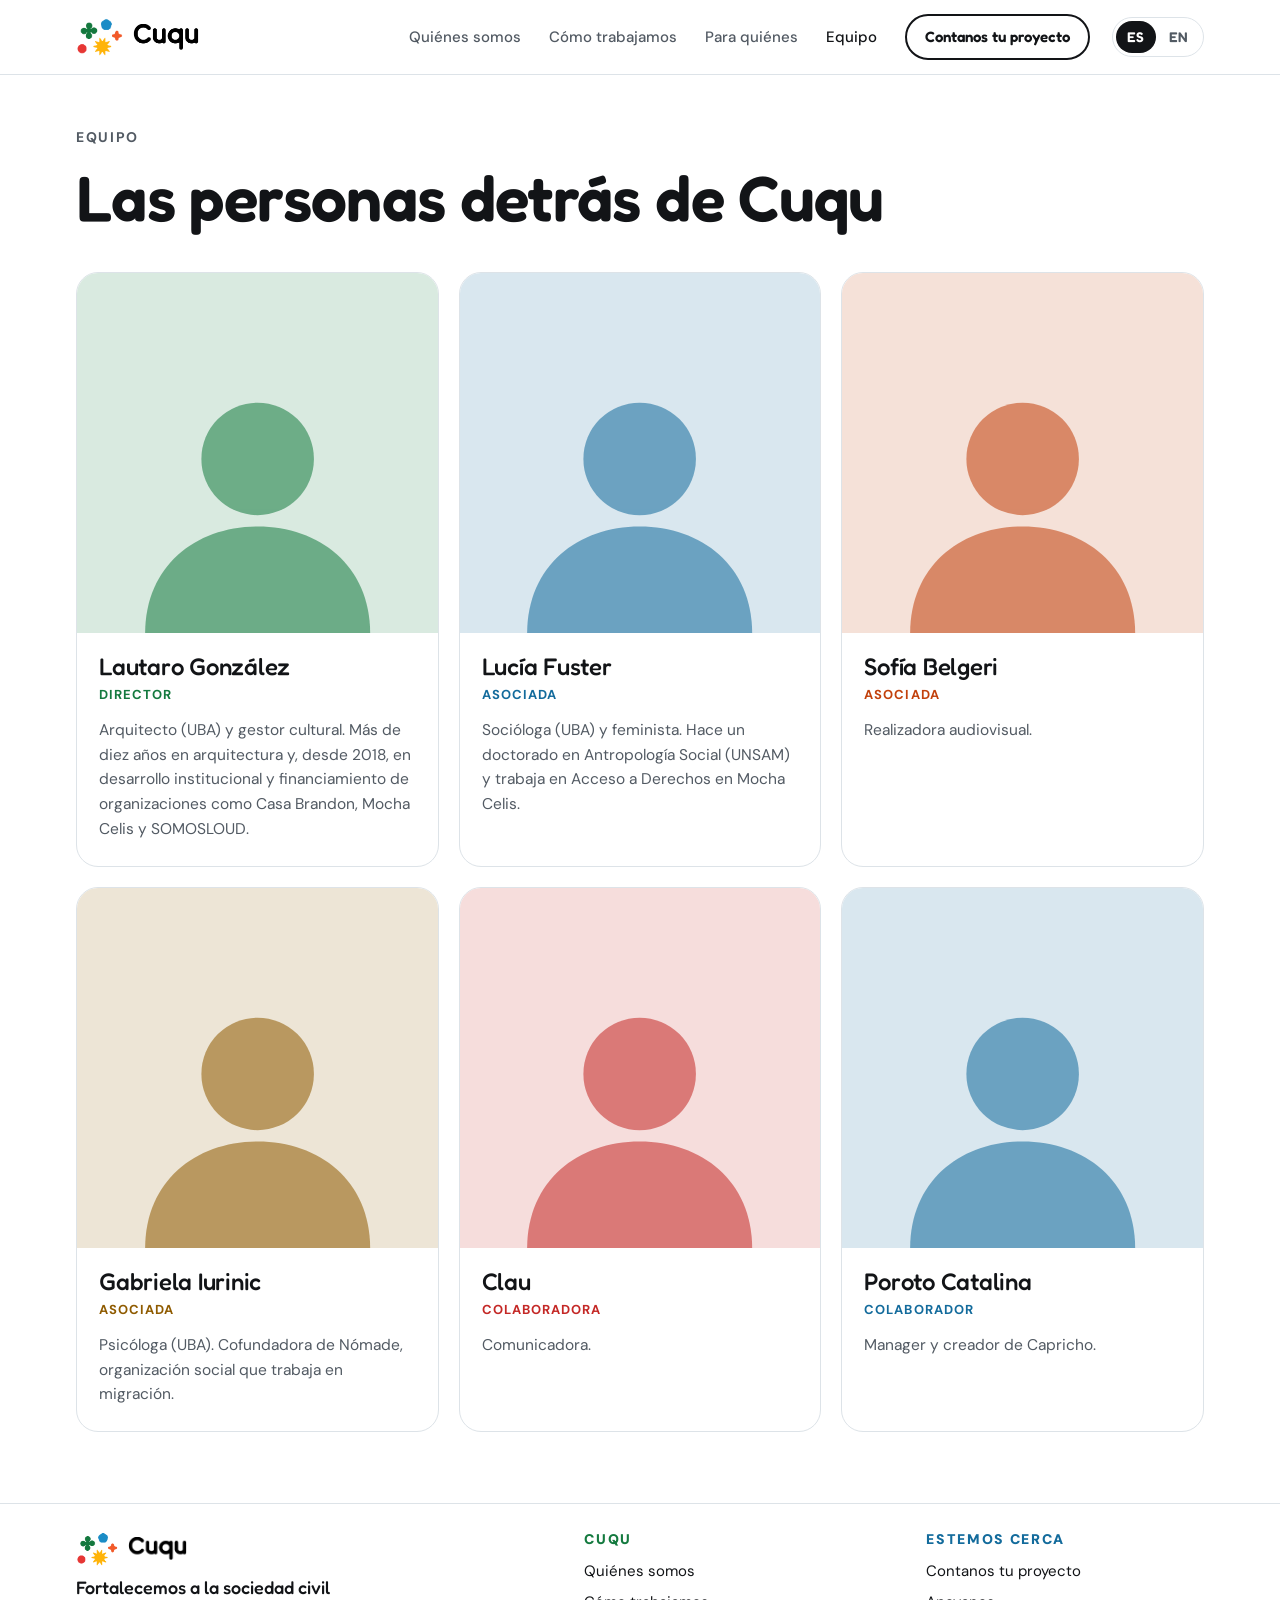
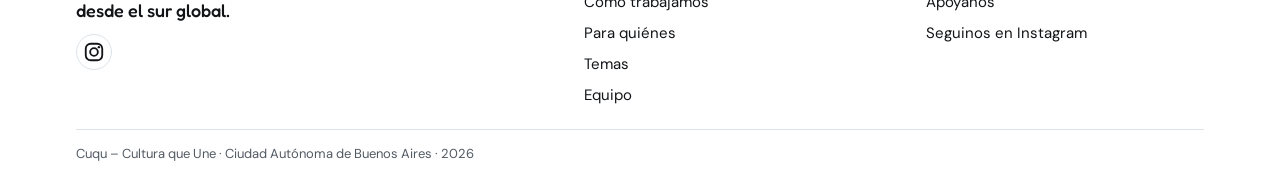
==== equipo.html @ c395875f "Equipo en página aparte y Cómo trabajamos unificado Co-Authored-By: Claude Opus 5.5 <noreply@anthrop" ====
<!doctype html>
<html lang="es" data-title-es="Equipo — Cuqu" data-title-en="Team — Cuqu">
<head>
<meta charset="utf-8">
<meta name="viewport" content="width=device-width, initial-scale=1, viewport-fit=cover">
<title>Equipo — Cuqu</title>
<link rel="icon" type="image/png" sizes="32x32" href="favicon-32.png">
<link rel="icon" type="image/png" sizes="512x512" href="favicon-512.png">
<link rel="apple-touch-icon" href="apple-touch-icon.png">
<meta name="description" content="Las personas detrás de Cuqu – Cultura que Une.">
<meta property="og:type" content="website">
<meta property="og:url" content="https://lautarojustin.github.io/sitio-cuqu/equipo.html">
<meta property="og:site_name" content="Cuqu">
<meta property="og:title" content="Equipo — Cuqu">
<meta property="og:description" content="Las personas detrás de Cuqu – Cultura que Une.">
<meta property="og:image" content="https://lautarojustin.github.io/sitio-cuqu/cuqu-og.png">
<meta property="og:image:width" content="1200">
<meta property="og:image:height" content="630">
<meta name="twitter:card" content="summary_large_image">
<link rel="canonical" href="https://lautarojustin.github.io/sitio-cuqu/equipo.html">
<link rel="preconnect" href="https://fonts.googleapis.com">
<link rel="preconnect" href="https://fonts.gstatic.com" crossorigin>
<link rel="stylesheet" href="https://fonts.googleapis.com/css2?family=Fredoka:wght@300;400;500;600;700&family=DM+Sans:opsz,wght@9..40,400;9..40,500;9..40,700;9..40,900&display=swap">
<link rel="stylesheet" href="cuqu.css">
</head>
<body>

<svg width="0" height="0" style="position:absolute" aria-hidden="true">
  <defs>
    <!-- Silueta provisoria hasta tener las fotos -->
    <symbol id="silueta" viewBox="0 0 100 100"><g fill="currentColor"><circle cx="50" cy="38" r="20"/><path d="M10 100C10 76 28 62 50 62s40 14 40 38Z"/></g></symbol>
  </defs>
</svg>

<header>
  <div class="wrap nav">
    <a class="logo" href="index.html" aria-label="Cuqu, ir al inicio">
      <img class="formas" src="cuqu-formas.png" alt="">
      <img class="texto" src="cuqu-texto.png" alt="Cuqu">
    </a>
    <div class="nav-right">
      <nav class="links" aria-label="Principal">
        <a href="index.html#quienes" data-en="About us">Quiénes somos</a>
        <a href="index.html#como" data-en="How we work">Cómo trabajamos</a>
        <a href="index.html#para-quienes" data-en="Who it's for">Para quiénes</a>
        <a href="equipo.html" aria-current="page" data-en="Team">Equipo</a>
        <a class="btn btn-line" href="index.html#contacto" data-en="Tell us about your project">Contanos tu proyecto</a>
      </nav>
      <div class="lang" role="group" aria-label="Idioma / Language">
        <button type="button" id="lang-es" data-lang="es" aria-pressed="true">ES</button>
        <button type="button" id="lang-en" data-lang="en" aria-pressed="false">EN</button>
      </div>
    </div>
  </div>
</header>

<main>
  <section class="equipo">
    <div class="wrap">
      <p class="eyebrow" data-en="Team">Equipo</p>
      <h1 data-en="The people behind Cuqu">Las personas detrás de Cuqu</h1>
      <div class="personas">
        <article class="persona" style="--c:var(--verde-texto)">
          <div class="foto"><svg viewBox="0 0 100 100" aria-hidden="true"><use href="#silueta"/></svg></div>
          <div class="persona-txt">
            <h2>Lautaro González</h2>
            <p class="rol" data-en="Director">Director</p>
            <p class="bio" data-en="Architect (UBA) and cultural manager. Over ten years in architecture and, since 2018, in institutional development and fundraising for organizations such as Casa Brandon, Mocha Celis and SOMOSLOUD.">Arquitecto (UBA) y gestor cultural. Más de diez años en arquitectura y, desde 2018, en desarrollo institucional y financiamiento de organizaciones como Casa Brandon, Mocha Celis y SOMOSLOUD.</p>
          </div>
        </article>
        <article class="persona" style="--c:var(--azul-texto)">
          <div class="foto"><svg viewBox="0 0 100 100" aria-hidden="true"><use href="#silueta"/></svg></div>
          <div class="persona-txt">
            <h2>Lucía Fuster</h2>
            <p class="rol" data-en="Associate">Asociada</p>
            <p class="bio" data-en="Sociologist (UBA) and feminist. She is doing a PhD in Social Anthropology (UNSAM) and works in Access to Rights at Mocha Celis.">Socióloga (UBA) y feminista. Hace un doctorado en Antropología Social (UNSAM) y trabaja en Acceso a Derechos en Mocha Celis.</p>
          </div>
        </article>
        <article class="persona" style="--c:var(--naranja-texto)">
          <div class="foto"><svg viewBox="0 0 100 100" aria-hidden="true"><use href="#silueta"/></svg></div>
          <div class="persona-txt">
            <h2>Sofía Belgeri</h2>
            <p class="rol" data-en="Associate">Asociada</p>
            <p class="bio" data-en="Filmmaker.">Realizadora audiovisual.</p>
          </div>
        </article>
        <article class="persona" style="--c:var(--amarillo-texto)">
          <div class="foto"><svg viewBox="0 0 100 100" aria-hidden="true"><use href="#silueta"/></svg></div>
          <div class="persona-txt">
            <h2>Gabriela Iurinic</h2>
            <p class="rol" data-en="Associate">Asociada</p>
            <p class="bio" data-en="Psychologist (UBA). Co-founder of Nómade, a social organization working on migration.">Psicóloga (UBA). Cofundadora de Nómade, organización social que trabaja en migración.</p>
          </div>
        </article>
        <article class="persona" style="--c:var(--rojo-texto)">
          <div class="foto"><svg viewBox="0 0 100 100" aria-hidden="true"><use href="#silueta"/></svg></div>
          <div class="persona-txt">
            <h2>Clau</h2>
            <p class="rol" data-en="Collaborator">Colaboradora</p>
            <p class="bio" data-en="Communicator.">Comunicadora.</p>
          </div>
        </article>
        <article class="persona" style="--c:var(--azul-texto)">
          <div class="foto"><svg viewBox="0 0 100 100" aria-hidden="true"><use href="#silueta"/></svg></div>
          <div class="persona-txt">
            <h2>Poroto Catalina</h2>
            <p class="rol" data-en="Collaborator">Colaborador</p>
            <p class="bio" data-en="Manager and creator of Capricho.">Manager y creador de Capricho.</p>
          </div>
        </article>
      </div>
    </div>
  </section>
</main>

<footer>
  <div class="wrap">
    <div class="foot">
      <div class="foot-brand">
        <a class="logo" href="index.html" aria-label="Cuqu, ir al inicio">
          <img class="formas" src="cuqu-formas.png" alt="" style="height:34px">
          <img class="texto" src="cuqu-texto.png" alt="Cuqu" style="height:23px">
        </a>
        <p data-en="Strengthening civil society from the Global South.">Fortalecemos a la sociedad civil desde el sur global.</p>
        <a class="social" href="https://www.instagram.com/cuqulab/" target="_blank" rel="noopener" aria-label="Instagram @cuqulab">
          <svg viewBox="0 0 24 24" width="22" height="22" aria-hidden="true"><rect x="3" y="3" width="18" height="18" rx="5.5" fill="none" stroke="currentColor" stroke-width="2"/><circle cx="12" cy="12" r="4.2" fill="none" stroke="currentColor" stroke-width="2"/><circle cx="17.3" cy="6.7" r="1.3" fill="currentColor"/></svg>
        </a>
      </div>
      <nav class="foot-col" aria-labelledby="foot-cuqu">
        <h2 id="foot-cuqu" style="color:var(--verde-texto)">Cuqu</h2>
        <ul>
          <li><a href="index.html#quienes" data-en="About us">Quiénes somos</a></li>
          <li><a href="index.html#como" data-en="How we work">Cómo trabajamos</a></li>
          <li><a href="index.html#para-quienes" data-en="Who it's for">Para quiénes</a></li>
          <li><a href="index.html#temas" data-en="Issues">Temas</a></li>
          <li><a href="equipo.html" data-en="Team">Equipo</a></li>
        </ul>
      </nav>
      <nav class="foot-col" aria-labelledby="foot-cerca">
        <h2 id="foot-cerca" style="color:var(--azul-texto)" data-en="Stay close">Estemos cerca</h2>
        <ul>
          <li><a href="index.html#contacto" data-en="Tell us about your project">Contanos tu proyecto</a></li>
          <li><a href="index.html#donar" data-en="Support us">Apoyanos</a></li>
          <li><a href="https://www.instagram.com/cuqulab/" target="_blank" rel="noopener" data-en="Follow us on Instagram">Seguinos en Instagram</a></li>
        </ul>
      </nav>
    </div>
    <p class="foot-legal" data-en="Cuqu – Cultura que Une · Autonomous City of Buenos Aires · 2026">Cuqu – Cultura que Une · Ciudad Autónoma de Buenos Aires · 2026</p>
  </div>
</footer>

<script src="cuqu.js"></script>

</body>
</html>
---- cuqu.css ----
/* Layout: bandas de ancho completo, cada una con el color de una de las cinco formas del logo */
:root{
  --bg:#ffffff;
  --fg:#121417;
  --muted:#525a63;
  --soft:#f1f5f7;
  --line:#dde3e8;
  --verde:#147a3f;
  --azul:#1d8dc7;
  --naranja:#f05a2b;
  --amarillo:#ffb30d;
  --rojo:#e63634;
  --sobre-color:#ffffff;
  --tinta-amarilla:#121417;
  --amarillo-texto:#8f5b00;
  /* versiones oscuras de cada color para texto chico (contraste AA sobre blanco) */
  --verde-texto:#147a3f;
  --azul-texto:#136b9c;
  --naranja-texto:#c2410c;
  --rojo-texto:#c42826;
  --wordmark-filter:none;
  --font-display:"Fredoka","Varela Round","Nunito",system-ui,sans-serif;
  --font-body:"DM Sans",system-ui,-apple-system,"Segoe UI",sans-serif;
  --radius:22px;
  --h2-seccion:clamp(28px,3.4vw,42px); /* todos los títulos de sección (h2) */
  --max:1160px;
}
@media (prefers-color-scheme: dark){
  :root:not([data-theme="light"]){
    --bg:#0e1215; --fg:#eef2f4; --muted:#a3adb6; --soft:#171d22; --line:#2a333a;
    --verde:#2fa865; --azul:#3aa7e0; --naranja:#ff7347; --amarillo:#ffc23d; --rojo:#ff5754;
    --sobre-color:#0e1215; --tinta-amarilla:#0e1215; --amarillo-texto:#ffc23d; --wordmark-filter:invert(1);
    --verde-texto:#2fa865; --azul-texto:#3aa7e0; --naranja-texto:#ff7347; --rojo-texto:#ff5754;
    color-scheme:dark;
  }
}
:root[data-theme="dark"]{
  --bg:#0e1215; --fg:#eef2f4; --muted:#a3adb6; --soft:#171d22; --line:#2a333a;
  --verde:#2fa865; --azul:#3aa7e0; --naranja:#ff7347; --amarillo:#ffc23d; --rojo:#ff5754;
  --sobre-color:#0e1215; --tinta-amarilla:#0e1215; --amarillo-texto:#ffc23d; --wordmark-filter:invert(1);
  --verde-texto:#2fa865; --azul-texto:#3aa7e0; --naranja-texto:#ff7347; --rojo-texto:#ff5754;
  color-scheme:dark;
}

*{box-sizing:border-box}
html{scroll-behavior:smooth}
body{background:var(--bg);color:var(--fg);font-family:var(--font-body);font-size:17px;line-height:1.6}
h1,h2,h3{font-family:var(--font-display);font-weight:600;line-height:1.08;margin:0;text-wrap:balance;letter-spacing:-.01em}
p{margin:0}
a{color:inherit}
:focus-visible{outline:3px solid var(--azul);outline-offset:3px;border-radius:8px}

.wrap{max-width:var(--max);margin-inline:auto;padding-left:max(16px,env(safe-area-inset-left,0px));padding-right:max(16px,env(safe-area-inset-right,0px))}
section{padding-block:clamp(44px,5.5vw,76px)}
.eyebrow{font-family:var(--font-body);font-weight:700;font-size:14px;letter-spacing:.12em;text-transform:uppercase;color:var(--muted)}
.lead{font-size:clamp(18px,2vw,21px);color:var(--muted);max-width:60ch}

/* Header */
body::before{content:"";position:fixed;inset:0 0 auto;height:env(safe-area-inset-top,0px);z-index:10;background:var(--bg)}
header{position:sticky;top:env(safe-area-inset-top,0px);z-index:5;background:color-mix(in srgb,var(--bg) 90%,transparent);backdrop-filter:blur(10px);border-bottom:1px solid var(--line)}
.nav{display:flex;align-items:center;justify-content:space-between;gap:24px;padding-block:14px}
.logo{display:flex;align-items:center;gap:10px;text-decoration:none}
.logo .formas{height:38px;width:auto}
.logo .texto{height:26px;width:auto;filter:var(--wordmark-filter)}
.links{display:flex;align-items:center;gap:28px;font-weight:500;font-size:15px}
.links a{text-decoration:none;color:var(--muted)}
.links a:hover,.links a[aria-current="page"]{color:var(--fg)}
.btn{display:inline-flex;align-items:center;gap:8px;font-family:var(--font-display);font-weight:600;font-size:17px;text-decoration:none;border-radius:999px;padding:12px 24px;border:2px solid var(--fg);transition:transform .15s ease,background .15s ease,color .15s ease}
.btn:hover{transform:translateY(-2px)}
.btn-dark{background:var(--fg);color:var(--bg)}
.btn-ghost{background:transparent;color:var(--fg)}
.btn-ghost:hover{background:var(--fg);color:var(--bg)}
.links .btn{padding:9px 18px;font-size:15px;color:var(--bg)}
.links{gap:clamp(10px,2.4vw,28px)}
.links a{white-space:nowrap}
@media (max-width:1040px){.links a:not(.btn){display:none}}
.nav-right{display:flex;align-items:center;gap:clamp(10px,2vw,22px)}
.lang{display:inline-flex;border:1.5px solid var(--line);border-radius:999px;padding:3px;gap:2px}
.lang button{font:inherit;font-family:var(--font-display);font-weight:600;font-size:14px;letter-spacing:.04em;border:0;background:transparent;color:var(--muted);padding:5px 11px;border-radius:999px;cursor:pointer}
.lang button[aria-pressed="true"]{background:var(--fg);color:var(--bg)}
.lang button:hover{color:var(--fg)}
.lang button[aria-pressed="true"]:hover{color:var(--bg)}
.foot-right{display:flex;align-items:center;gap:16px;min-width:0}
.foot-right span{min-width:0}
.social{display:inline-flex;align-items:center;justify-content:center;width:40px;height:40px;border-radius:50%;border:1.5px solid var(--line);color:var(--fg);transition:background .15s ease,color .15s ease,border-color .15s ease}
.social:hover{background:var(--fg);color:var(--bg);border-color:var(--fg)}
.btn.btn-line,.links .btn.btn-line{background:transparent;color:var(--fg);border-width:2px}
.btn.btn-line:hover,.links .btn.btn-line:hover{background:var(--fg);color:var(--bg)}
@media (max-width:520px){.links .btn-line{display:none}}

/* Donar */
.donar{padding-block:0 clamp(32px,3.4vw,44px)}
.donar-box{display:grid;grid-template-columns:auto 1fr auto;gap:24px 36px;align-items:center;padding:clamp(28px,4vw,44px);border-radius:var(--radius);background:var(--rojo-texto);color:var(--sobre-color)}
.donar-box svg{width:72px;height:72px;color:var(--sobre-color)}
.donar-box h2{font-size:var(--h2-seccion);overflow-wrap:break-word}
.donar-box p{margin-top:10px;max-width:58ch}
.donar-box .btn{background:var(--sobre-color);border-color:var(--sobre-color);color:var(--rojo-texto)}
.donar-box .pronto{font-size:14px;margin-top:8px;text-align:center}
@media (max-width:820px){.donar-box{grid-template-columns:1fr}.donar-box .pronto{text-align:left}}

/* Hero */
.hero{padding-block:clamp(28px,3.6vw,48px) clamp(24px,3.4vw,44px)}
.hero-grid{display:grid;grid-template-columns:1.25fr 1fr;gap:48px;align-items:center}
.hero h1{font-size:clamp(44px,7.4vw,92px);font-weight:600}
.hero h1 .sub{color:var(--verde)}
.hero .lead{margin-top:24px}
.hero .ctas{display:flex;flex-wrap:wrap;gap:12px;margin-top:36px}
.hero .note{margin-top:20px;font-size:14px;color:var(--muted)}
.hero-art{position:relative;aspect-ratio:1/1;max-width:100%}
.hero-art svg{position:absolute;overflow:visible}
.f1{width:42%;left:2%;top:6%;animation:flota 7s ease-in-out infinite}
.f2{width:30%;left:58%;top:0;animation:flota 8s ease-in-out infinite .6s}
.f3{width:22%;left:76%;top:40%;animation:gira 14s linear infinite}
.f4{width:46%;left:34%;top:50%;animation:gira 30s linear infinite reverse}
.f5{width:24%;left:0;top:68%;animation:flota 6s ease-in-out infinite 1.2s}
@keyframes flota{0%,100%{transform:translateY(0)}50%{transform:translateY(-14px)}}
@keyframes gira{to{transform:rotate(360deg)}}
@media (min-width:821px){.hero h1{font-size:clamp(44px,5.2vw,76px)}.hero-art{width:100%;max-width:min(100%,52vh,480px);justify-self:center}}
@media (max-width:820px){.hero-grid{grid-template-columns:1fr}.hero-art{max-width:380px;width:100%;margin-inline:auto;order:-1}}
@media (max-width:600px){.hero-art{display:none}.hero .ctas{flex-wrap:nowrap;gap:8px;margin-top:28px}.hero .ctas .btn{flex:1 1 auto;justify-content:center;white-space:nowrap;font-size:14px;padding:10px 12px}}


/* Quiénes */
.quienes-grid{display:grid;grid-template-columns:1fr 1fr;gap:clamp(32px,6vw,80px);margin-top:20px}
.quienes-grid h2{font-size:var(--h2-seccion);overflow-wrap:break-word}
.quienes{background:var(--azul-texto);color:var(--sobre-color)}
.quienes .eyebrow,.quienes .lead,.quienes .sub-lead,.quienes .dato span,.quienes .dato strong{color:var(--sobre-color)!important}
.quienes .vm article{background:var(--bg);color:var(--fg)}
.quienes .lead{margin-top:20px}
.sub-lead{margin-top:16px;color:var(--muted);max-width:60ch}
.dato span{max-width:26ch}
.vm{display:grid;gap:20px;align-content:start}
.vm article{border-radius:var(--radius);padding:28px;background:var(--soft)}
.vm h3{font-size:24px;display:flex;align-items:center;gap:10px}
.vm p{margin-top:10px;color:var(--muted)}
.datos{display:flex;flex-wrap:wrap;gap:32px;margin-top:36px}
.dato strong{display:block;font-family:var(--font-display);font-weight:600;font-size:56px;line-height:1;color:var(--azul)}
.dato span{display:block;margin-top:6px;font-size:15px;color:var(--muted);max-width:22ch}
@media (max-width:820px){.quienes-grid{grid-template-columns:1fr}}
@media (max-width:600px){.datos{flex-wrap:nowrap;gap:20px;margin-top:28px}.dato{flex:1 1 0;min-width:0}.dato strong{font-size:48px}}

/* Equipo */
section[id]{scroll-margin-top:72px}
.equipo{padding-top:clamp(32px,4vw,56px)}
.equipo h1{font-size:clamp(36px,5vw,64px);margin-top:14px}
.equipo .lead{margin-top:18px}
.personas{display:grid;grid-template-columns:repeat(3,minmax(0,1fr));gap:20px;margin-top:40px}
.persona{border:1px solid var(--line);border-radius:var(--radius);overflow:hidden;display:flex;flex-direction:column;min-width:0;background:var(--bg)}
/* Foto: para reemplazar la silueta, poner <img src="equipo/nombre.jpg" alt="Nombre"> en lugar del <svg> */
.foto{aspect-ratio:1/1;background:color-mix(in srgb,var(--c) 16%,var(--bg));color:var(--c);display:flex;align-items:flex-end;justify-content:center;overflow:hidden}
.foto svg{width:78%;height:auto;opacity:.55;display:block}
.foto img{width:100%;height:100%;object-fit:cover;display:block}
.persona-txt{padding:20px 22px 24px;display:flex;flex-direction:column;gap:4px}
.persona h2{font-family:var(--font-display);font-size:24px;font-weight:500;letter-spacing:-.01em;line-height:1.15}
.persona .rol{font-size:13px;font-weight:700;letter-spacing:.08em;text-transform:uppercase;color:var(--c)}
.persona .bio{margin-top:8px;color:var(--muted);font-size:15.5px}
@media (max-width:900px){.personas{grid-template-columns:repeat(2,minmax(0,1fr))}}
@media (max-width:560px){.personas{grid-template-columns:1fr;margin-top:28px}.foto{aspect-ratio:4/3}.foto svg{width:52%}}

/* Líneas */
.lineas{background:var(--soft)}
.lineas-head{display:flex;flex-direction:column;gap:18px}
.lineas h2{font-size:var(--h2-seccion);overflow-wrap:break-word}
.lineas-head .lead{max-width:none}
.cards{display:grid;grid-template-columns:repeat(3,minmax(0,1fr));gap:18px;margin-top:48px}
.card{background:var(--bg);border-radius:var(--radius);padding:26px 24px;display:flex;flex-direction:column;gap:12px;border:1px solid var(--line);min-width:0;transition:transform .2s ease,box-shadow .2s ease}
.card .tag{font-size:13px}
.card h3{font-size:26px;font-weight:500}
.card p{font-size:15.5px}
.card:hover{transform:translateY(-4px);box-shadow:0 18px 40px -24px color-mix(in srgb,var(--fg) 45%,transparent)}
.card svg{width:48px;height:48px}
.card .tag{font-weight:700;letter-spacing:.08em;text-transform:uppercase}
.card p{color:var(--muted)}
@media (max-width:900px){.cards{grid-template-columns:repeat(2,minmax(0,1fr))}}
@media (max-width:560px){.cards{grid-template-columns:1fr}.card{padding:18px 20px 20px;gap:8px}.card svg{width:42px;height:42px}}

/* Cómo */
.como h2{font-size:var(--h2-seccion);overflow-wrap:break-word}
.modos{display:grid;grid-template-columns:repeat(4,1fr);gap:0;margin-top:48px;border-top:1px solid var(--fg)}
.modo{padding:28px 24px 8px 0;display:flex;flex-direction:column;gap:10px;min-width:0}
.modo + .modo{padding-left:24px;border-left:1px solid var(--line)}
.modo h3{font-size:24px;font-weight:500}
.modo p{color:var(--muted);font-size:16px}
.modo .chip{align-self:flex-start;font-size:13px;font-weight:700;letter-spacing:.08em;text-transform:uppercase;padding:4px 10px;border-radius:999px;color:var(--sobre-color);margin-bottom:10px}
.costos{margin-top:48px;display:flex;flex-wrap:wrap;align-items:center;gap:20px 28px;padding:28px 32px;border-radius:var(--radius);background:var(--amarillo);color:var(--tinta-amarilla)}
.costos p{font-size:19px;font-weight:500;flex:1 1 380px;min-width:0}
.costos .btn{border-color:var(--tinta-amarilla);color:var(--tinta-amarilla)}
.costos .btn:hover{background:var(--tinta-amarilla);color:var(--amarillo)}
@media (max-width:900px){.modos{grid-template-columns:1fr 1fr}.modo:nth-child(3){padding-left:0;border-left:0}.modo:nth-child(n+3){border-top:1px solid var(--line)}}
@media (max-width:560px){.modos{grid-template-columns:1fr}.modo,.modo + .modo{padding-left:0;border-left:0}.modo + .modo{border-top:1px solid var(--line)}.modo,.modo + .modo{padding-block:24px}.modo:last-child{padding-bottom:0}}

/* Para quiénes */
.para{background:var(--verde);color:var(--sobre-color);padding-block:clamp(30px,3.6vw,48px)}
.hero{border-bottom:1px solid var(--line)}
.para-grid{display:grid;grid-template-columns:1fr 1fr;gap:24px clamp(32px,6vw,80px);align-items:start}
.para .chips{margin-top:0}
.temas{background:var(--amarillo);color:var(--tinta-amarilla)}
.temas .chips li{border-color:color-mix(in srgb,var(--tinta-amarilla) 45%,transparent)}
.para h2{font-size:var(--h2-seccion);overflow-wrap:break-word}
.para .eyebrow{color:inherit}
.para p.lead{color:inherit;margin-top:20px}
.chips{display:flex;flex-wrap:wrap;gap:10px;margin-top:18px;padding:0;list-style:none}
.chips li{padding:8px 16px;border-radius:999px;border:1.5px solid color-mix(in srgb,var(--sobre-color) 55%,transparent);font-weight:500;font-size:15px}
.para h3{font-size:22px;margin-top:8px}
.para .bloque + .bloque{margin-top:36px}
@media (max-width:820px){.para-grid{grid-template-columns:1fr}}

/* Contacto */
.contacto{text-align:left;padding-bottom:clamp(32px,3.4vw,44px)}
@media (min-width:821px){.contacto{padding-top:clamp(32px,3.4vw,44px)}.quienes,.lineas{padding-top:clamp(40px,4vw,56px)}}
.contacto-box{display:grid;grid-template-columns:1.3fr 1fr;gap:40px;align-items:center}
.contacto h2{font-size:var(--h2-seccion);overflow-wrap:break-word}
.contacto .lead{margin-top:20px}
.mail{display:flex;flex-direction:column;gap:12px;padding:32px;border-radius:var(--radius);border:2px solid var(--fg)}
.mail .label{font-size:14px;color:var(--muted)}
.mail .addr{font-family:var(--font-display);font-size:clamp(22px,2.6vw,30px);font-weight:600;word-break:break-all;user-select:all}
.mail .row{display:flex;flex-wrap:wrap;gap:10px;margin-top:6px}
.mail button{font:inherit;cursor:pointer}
.copiado{font-size:14px;color:var(--verde);min-height:1.4em}
@media (max-width:820px){.contacto-box{grid-template-columns:1fr}}
@media (max-width:600px){#abrir-correo{display:none}.mail{padding:22px 22px 24px;gap:8px}.copiado:empty{display:none}}

footer{border-top:1px solid var(--line);padding-block:28px 18px;color:var(--muted)}
.foot{display:grid;grid-template-columns:1.6fr 1fr 1fr;gap:28px clamp(24px,5vw,72px);align-items:start}
.foot-brand p{margin-top:10px;font-family:var(--font-display);font-weight:500;font-size:18px;line-height:1.3;color:var(--fg);max-width:26ch}
.foot-brand .social{margin-top:12px;width:36px;height:36px}
.foot-col h2{font-family:var(--font-body);font-weight:900;font-size:14px;letter-spacing:.12em;text-transform:uppercase}
.foot-col ul{list-style:none;margin:10px 0 0;padding:0;display:grid;gap:4px}
.foot-col a{text-decoration:none;color:var(--fg);font-size:15px;line-height:1.5}
.foot-col a:hover{text-decoration:underline;text-underline-offset:4px}
.foot-legal{margin-top:20px;padding-top:14px;border-top:1px solid var(--line);font-size:13px}
@media (max-width:820px){.foot{grid-template-columns:1fr 1fr;gap:28px 20px}.foot-brand{grid-column:1 / -1;order:3;display:grid;grid-template-columns:1fr auto;align-items:center;column-gap:16px}.foot-brand .logo{grid-area:1 / 1}.foot-brand .social{grid-area:1 / 2;margin-top:0}.foot-brand p{grid-area:2 / 1 / 3 / 3}}

@media (prefers-reduced-motion:reduce){*{animation:none!important;transition:none!important}html{scroll-behavior:auto}}
body{margin:0}img{max-width:100%}[hidden]{display:none!important}
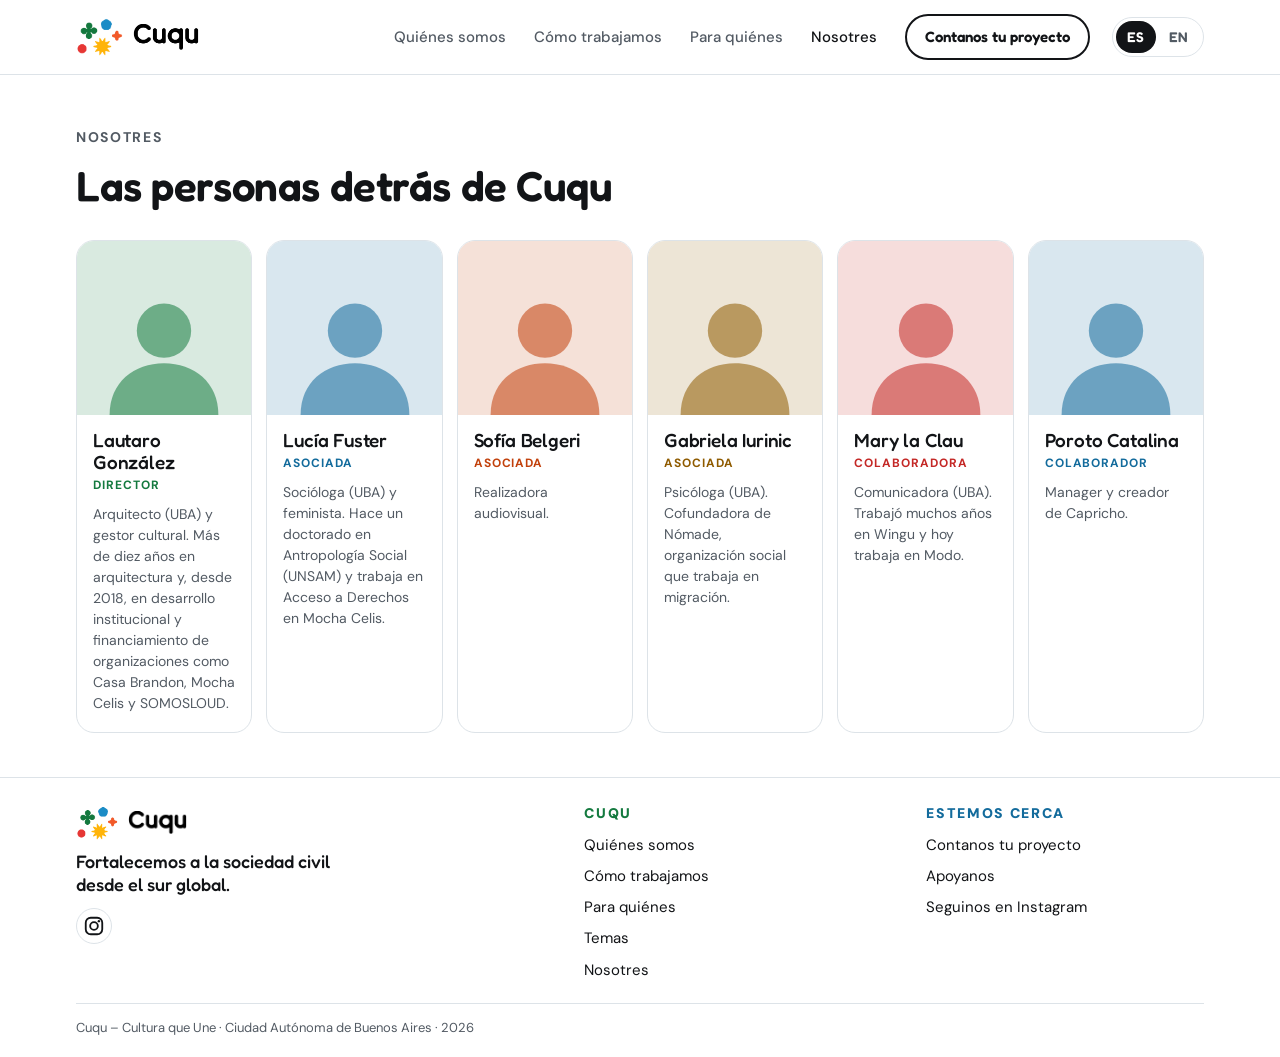
==== commit 09a01f34: "Nosotres: tarjetas en una fila, versión compacta en celular, bio de Mary la Clau Co-Authored-By: Cla" ====
--- a/equipo.html
+++ b/equipo.html
@@ -1,9 +1,9 @@
 <!doctype html>
-<html lang="es" data-title-es="Equipo — Cuqu" data-title-en="Team — Cuqu">
+<html lang="es" data-title-es="Nosotres — Cuqu" data-title-en="Our team — Cuqu">
 <head>
 <meta charset="utf-8">
 <meta name="viewport" content="width=device-width, initial-scale=1, viewport-fit=cover">
-<title>Equipo — Cuqu</title>
+<title>Nosotres — Cuqu</title>
 <link rel="icon" type="image/png" sizes="32x32" href="favicon-32.png">
 <link rel="icon" type="image/png" sizes="512x512" href="favicon-512.png">
 <link rel="apple-touch-icon" href="apple-touch-icon.png">
@@ -11,7 +11,7 @@
 <meta property="og:type" content="website">
 <meta property="og:url" content="https://lautarojustin.github.io/sitio-cuqu/equipo.html">
 <meta property="og:site_name" content="Cuqu">
-<meta property="og:title" content="Equipo — Cuqu">
+<meta property="og:title" content="Nosotres — Cuqu">
 <meta property="og:description" content="Las personas detrás de Cuqu – Cultura que Une.">
 <meta property="og:image" content="https://lautarojustin.github.io/sitio-cuqu/cuqu-og.png">
 <meta property="og:image:width" content="1200">
@@ -43,7 +43,7 @@
         <a href="index.html#quienes" data-en="About us">Quiénes somos</a>
         <a href="index.html#como" data-en="How we work">Cómo trabajamos</a>
         <a href="index.html#para-quienes" data-en="Who it's for">Para quiénes</a>
-        <a href="equipo.html" aria-current="page" data-en="Team">Equipo</a>
+        <a href="equipo.html" aria-current="page" data-en="Our team">Nosotres</a>
         <a class="btn btn-line" href="index.html#contacto" data-en="Tell us about your project">Contanos tu proyecto</a>
       </nav>
       <div class="lang" role="group" aria-label="Idioma / Language">
@@ -57,7 +57,7 @@
 <main>
   <section class="equipo">
     <div class="wrap">
-      <p class="eyebrow" data-en="Team">Equipo</p>
+      <p class="eyebrow" data-en="Our team">Nosotres</p>
       <h1 data-en="The people behind Cuqu">Las personas detrás de Cuqu</h1>
       <div class="personas">
         <article class="persona" style="--c:var(--verde-texto)">
@@ -95,9 +95,9 @@
         <article class="persona" style="--c:var(--rojo-texto)">
           <div class="foto"><svg viewBox="0 0 100 100" aria-hidden="true"><use href="#silueta"/></svg></div>
           <div class="persona-txt">
-            <h2>Clau</h2>
+            <h2>Mary la Clau</h2>
             <p class="rol" data-en="Collaborator">Colaboradora</p>
-            <p class="bio" data-en="Communicator.">Comunicadora.</p>
+            <p class="bio" data-en="Communicator (UBA). She worked for many years at Wingu and now works at Modo.">Comunicadora (UBA). Trabajó muchos años en Wingu y hoy trabaja en Modo.</p>
           </div>
         </article>
         <article class="persona" style="--c:var(--azul-texto)">
@@ -133,7 +133,7 @@
           <li><a href="index.html#como" data-en="How we work">Cómo trabajamos</a></li>
           <li><a href="index.html#para-quienes" data-en="Who it's for">Para quiénes</a></li>
           <li><a href="index.html#temas" data-en="Issues">Temas</a></li>
-          <li><a href="equipo.html" data-en="Team">Equipo</a></li>
+          <li><a href="equipo.html" data-en="Our team">Nosotres</a></li>
         </ul>
       </nav>
       <nav class="foot-col" aria-labelledby="foot-cerca">
--- a/cuqu.css
+++ b/cuqu.css
@@ -141,21 +141,21 @@
 
 /* Equipo */
 section[id]{scroll-margin-top:72px}
-.equipo{padding-top:clamp(32px,4vw,56px)}
-.equipo h1{font-size:clamp(36px,5vw,64px);margin-top:14px}
-.equipo .lead{margin-top:18px}
-.personas{display:grid;grid-template-columns:repeat(3,minmax(0,1fr));gap:20px;margin-top:40px}
-.persona{border:1px solid var(--line);border-radius:var(--radius);overflow:hidden;display:flex;flex-direction:column;min-width:0;background:var(--bg)}
+.equipo{padding-block:clamp(32px,4vw,56px) clamp(32px,3.4vw,44px)}
+.equipo h1{font-size:var(--h2-seccion);margin-top:14px;overflow-wrap:break-word}
+.personas{display:grid;grid-template-columns:repeat(6,minmax(0,1fr));gap:14px;margin-top:32px}
+.persona{border:1px solid var(--line);border-radius:18px;overflow:hidden;display:flex;flex-direction:column;min-width:0;background:var(--bg)}
 /* Foto: para reemplazar la silueta, poner <img src="equipo/nombre.jpg" alt="Nombre"> en lugar del <svg> */
 .foto{aspect-ratio:1/1;background:color-mix(in srgb,var(--c) 16%,var(--bg));color:var(--c);display:flex;align-items:flex-end;justify-content:center;overflow:hidden}
 .foto svg{width:78%;height:auto;opacity:.55;display:block}
 .foto img{width:100%;height:100%;object-fit:cover;display:block}
-.persona-txt{padding:20px 22px 24px;display:flex;flex-direction:column;gap:4px}
-.persona h2{font-family:var(--font-display);font-size:24px;font-weight:500;letter-spacing:-.01em;line-height:1.15}
-.persona .rol{font-size:13px;font-weight:700;letter-spacing:.08em;text-transform:uppercase;color:var(--c)}
-.persona .bio{margin-top:8px;color:var(--muted);font-size:15.5px}
-@media (max-width:900px){.personas{grid-template-columns:repeat(2,minmax(0,1fr))}}
-@media (max-width:560px){.personas{grid-template-columns:1fr;margin-top:28px}.foto{aspect-ratio:4/3}.foto svg{width:52%}}
+.persona-txt{padding:14px 16px 18px;display:flex;flex-direction:column;gap:3px;min-width:0}
+.persona h2{font-family:var(--font-display);font-size:19px;font-weight:500;letter-spacing:-.01em;line-height:1.15}
+.persona .rol{font-size:12px;font-weight:700;letter-spacing:.08em;text-transform:uppercase;color:var(--c)}
+.persona .bio{margin-top:6px;color:var(--muted);font-size:14px;line-height:1.5}
+@media (max-width:1000px){.personas{grid-template-columns:repeat(3,minmax(0,1fr))}}
+/* Celular: tarjetas horizontales, foto chica a la izquierda */
+@media (max-width:600px){.personas{grid-template-columns:1fr;gap:12px;margin-top:24px}.persona{flex-direction:row;align-items:flex-start;border-radius:16px}.foto{flex:none;width:92px;aspect-ratio:1/1;border-radius:14px;margin:12px 0 12px 12px}.foto svg{width:80%}.persona-txt{padding:12px 14px 14px}.persona h2{font-size:18px}}
 
 /* Líneas */
 .lineas{background:var(--soft)}
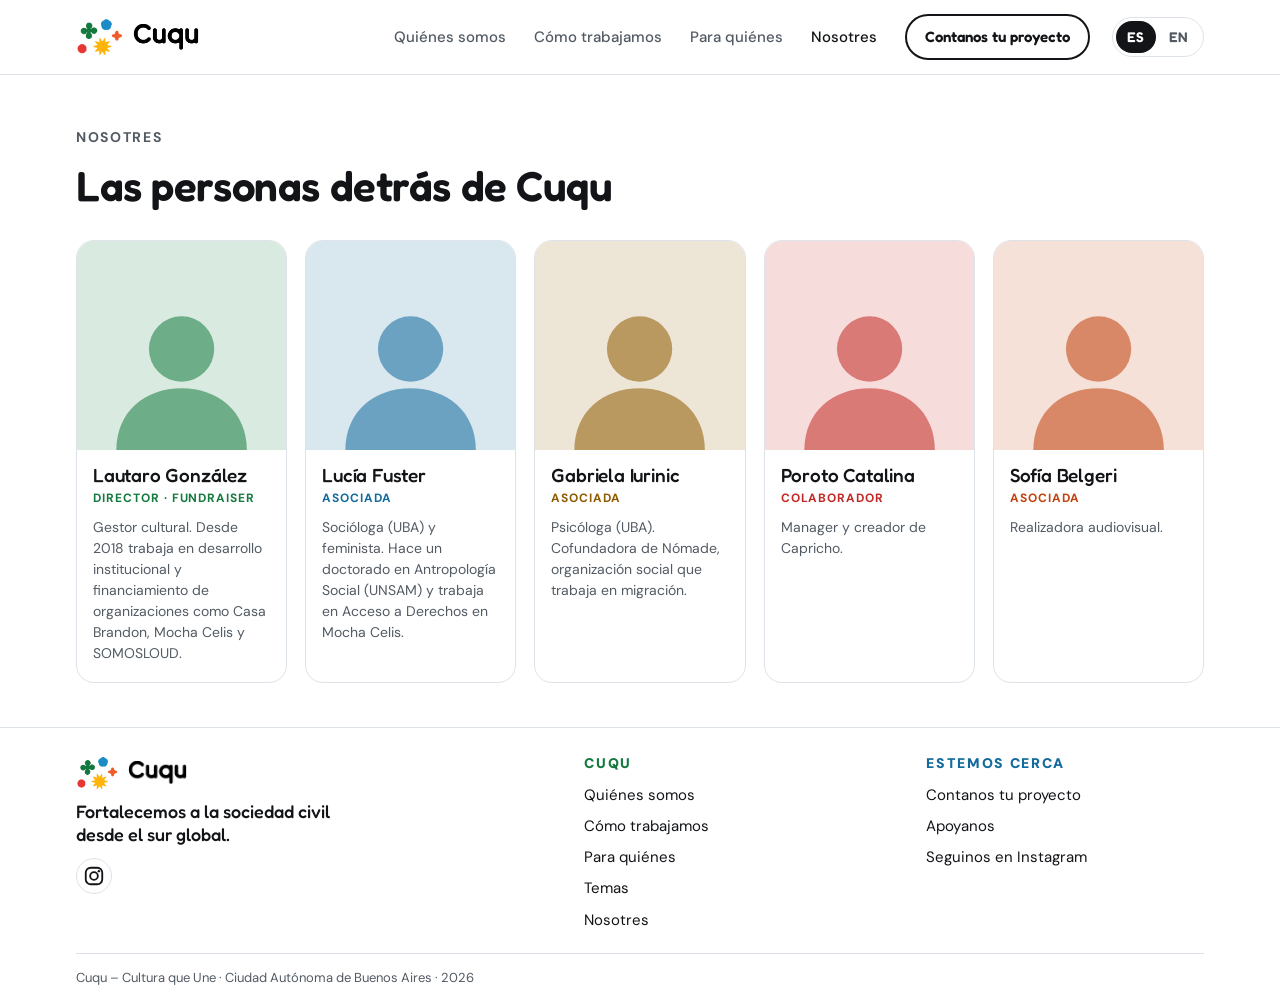
==== commit 3bc9bdc7: "Nosotres: cinco personas en nuevo orden, rol de fundraiser Co-Authored-By: Claude Opus 5.5 <noreply@" ====
--- a/equipo.html
+++ b/equipo.html
@@ -21,7 +21,7 @@
 <link rel="preconnect" href="https://fonts.googleapis.com">
 <link rel="preconnect" href="https://fonts.gstatic.com" crossorigin>
 <link rel="stylesheet" href="https://fonts.googleapis.com/css2?family=Fredoka:wght@300;400;500;600;700&family=DM+Sans:opsz,wght@9..40,400;9..40,500;9..40,700;9..40,900&display=swap">
-<link rel="stylesheet" href="cuqu.css">
+<link rel="stylesheet" href="cuqu.css?v=4">
 </head>
 <body>
 
@@ -64,8 +64,8 @@
           <div class="foto"><svg viewBox="0 0 100 100" aria-hidden="true"><use href="#silueta"/></svg></div>
           <div class="persona-txt">
             <h2>Lautaro González</h2>
-            <p class="rol" data-en="Director">Director</p>
-            <p class="bio" data-en="Architect (UBA) and cultural manager. Over ten years in architecture and, since 2018, in institutional development and fundraising for organizations such as Casa Brandon, Mocha Celis and SOMOSLOUD.">Arquitecto (UBA) y gestor cultural. Más de diez años en arquitectura y, desde 2018, en desarrollo institucional y financiamiento de organizaciones como Casa Brandon, Mocha Celis y SOMOSLOUD.</p>
+            <p class="rol" data-en="Director · Fundraiser">Director · Fundraiser</p>
+            <p class="bio" data-en="Cultural manager. Since 2018 he has worked in institutional development and fundraising for organizations such as Casa Brandon, Mocha Celis and SOMOSLOUD.">Gestor cultural. Desde 2018 trabaja en desarrollo institucional y financiamiento de organizaciones como Casa Brandon, Mocha Celis y SOMOSLOUD.</p>
           </div>
         </article>
         <article class="persona" style="--c:var(--azul-texto)">
@@ -74,14 +74,6 @@
             <h2>Lucía Fuster</h2>
             <p class="rol" data-en="Associate">Asociada</p>
             <p class="bio" data-en="Sociologist (UBA) and feminist. She is doing a PhD in Social Anthropology (UNSAM) and works in Access to Rights at Mocha Celis.">Socióloga (UBA) y feminista. Hace un doctorado en Antropología Social (UNSAM) y trabaja en Acceso a Derechos en Mocha Celis.</p>
-          </div>
-        </article>
-        <article class="persona" style="--c:var(--naranja-texto)">
-          <div class="foto"><svg viewBox="0 0 100 100" aria-hidden="true"><use href="#silueta"/></svg></div>
-          <div class="persona-txt">
-            <h2>Sofía Belgeri</h2>
-            <p class="rol" data-en="Associate">Asociada</p>
-            <p class="bio" data-en="Filmmaker.">Realizadora audiovisual.</p>
           </div>
         </article>
         <article class="persona" style="--c:var(--amarillo-texto)">
@@ -95,17 +87,17 @@
         <article class="persona" style="--c:var(--rojo-texto)">
           <div class="foto"><svg viewBox="0 0 100 100" aria-hidden="true"><use href="#silueta"/></svg></div>
           <div class="persona-txt">
-            <h2>Mary la Clau</h2>
-            <p class="rol" data-en="Collaborator">Colaboradora</p>
-            <p class="bio" data-en="Communicator (UBA). She worked for many years at Wingu and now works at Modo.">Comunicadora (UBA). Trabajó muchos años en Wingu y hoy trabaja en Modo.</p>
-          </div>
-        </article>
-        <article class="persona" style="--c:var(--azul-texto)">
-          <div class="foto"><svg viewBox="0 0 100 100" aria-hidden="true"><use href="#silueta"/></svg></div>
-          <div class="persona-txt">
             <h2>Poroto Catalina</h2>
             <p class="rol" data-en="Collaborator">Colaborador</p>
             <p class="bio" data-en="Manager and creator of Capricho.">Manager y creador de Capricho.</p>
+          </div>
+        </article>
+        <article class="persona" style="--c:var(--naranja-texto)">
+          <div class="foto"><svg viewBox="0 0 100 100" aria-hidden="true"><use href="#silueta"/></svg></div>
+          <div class="persona-txt">
+            <h2>Sofía Belgeri</h2>
+            <p class="rol" data-en="Associate">Asociada</p>
+            <p class="bio" data-en="Filmmaker.">Realizadora audiovisual.</p>
           </div>
         </article>
       </div>
@@ -149,7 +141,7 @@
   </div>
 </footer>
 
-<script src="cuqu.js"></script>
+<script src="cuqu.js?v=4"></script>
 
 </body>
 </html>
--- a/cuqu.css
+++ b/cuqu.css
@@ -143,7 +143,7 @@
 section[id]{scroll-margin-top:72px}
 .equipo{padding-block:clamp(32px,4vw,56px) clamp(32px,3.4vw,44px)}
 .equipo h1{font-size:var(--h2-seccion);margin-top:14px;overflow-wrap:break-word}
-.personas{display:grid;grid-template-columns:repeat(6,minmax(0,1fr));gap:14px;margin-top:32px}
+.personas{display:grid;grid-template-columns:repeat(5,minmax(0,1fr));gap:18px;margin-top:32px}
 .persona{border:1px solid var(--line);border-radius:18px;overflow:hidden;display:flex;flex-direction:column;min-width:0;background:var(--bg)}
 /* Foto: para reemplazar la silueta, poner <img src="equipo/nombre.jpg" alt="Nombre"> en lugar del <svg> */
 .foto{aspect-ratio:1/1;background:color-mix(in srgb,var(--c) 16%,var(--bg));color:var(--c);display:flex;align-items:flex-end;justify-content:center;overflow:hidden}
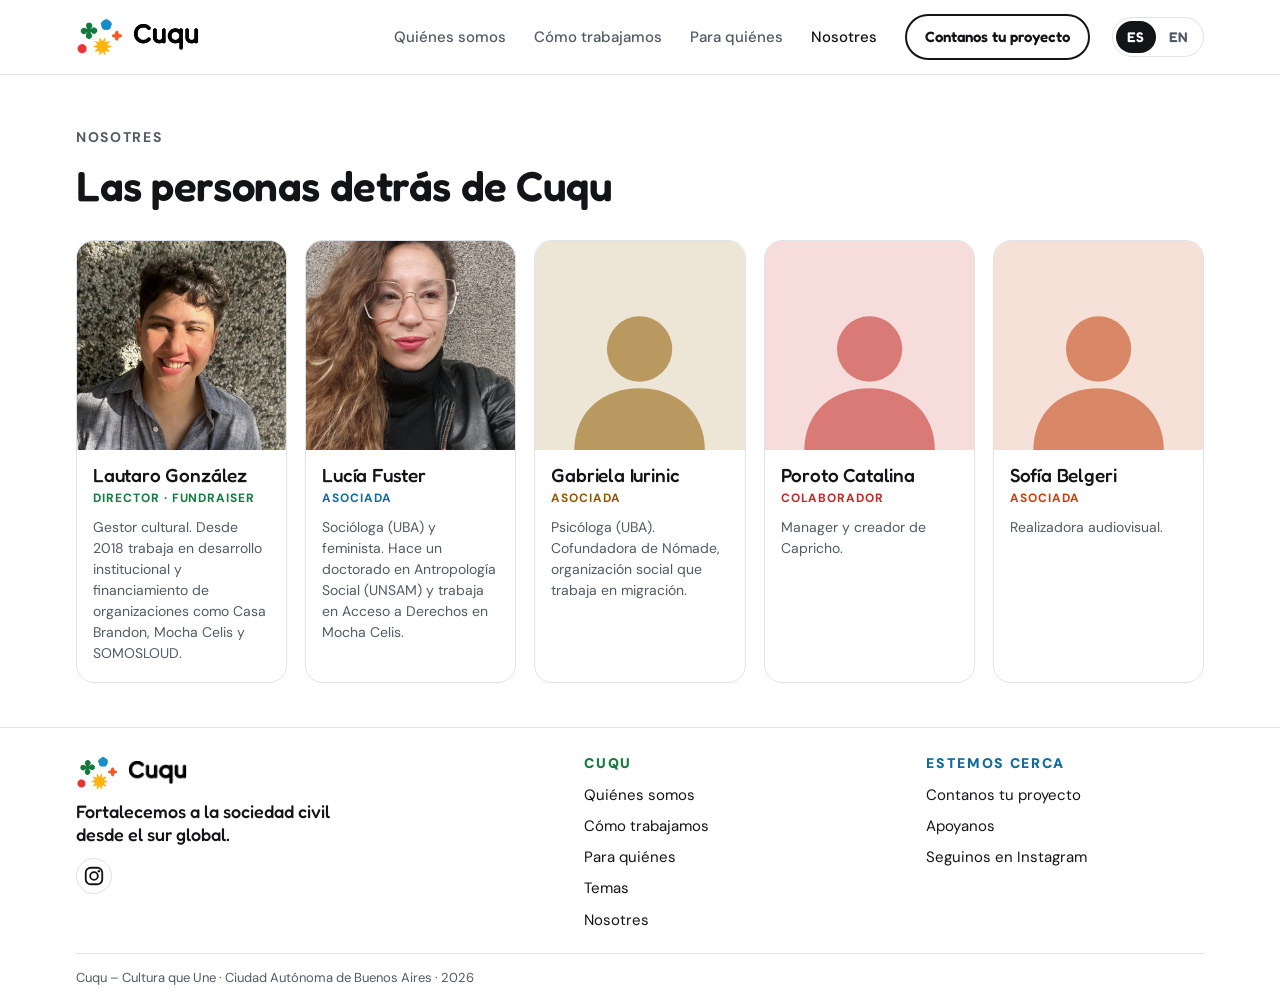
==== commit dc82ded7: "Fotos de Lautaro y Lucía en Nosotres Co-Authored-By: Claude Opus 5.5 <noreply@anthropic.com>" ====
--- a/equipo.html
+++ b/equipo.html
@@ -61,7 +61,7 @@
       <h1 data-en="The people behind Cuqu">Las personas detrás de Cuqu</h1>
       <div class="personas">
         <article class="persona" style="--c:var(--verde-texto)">
-          <div class="foto"><svg viewBox="0 0 100 100" aria-hidden="true"><use href="#silueta"/></svg></div>
+          <div class="foto"><img src="equipo/lautaro.jpg" alt="Lautaro González" width="640" height="640" loading="lazy"></div>
           <div class="persona-txt">
             <h2>Lautaro González</h2>
             <p class="rol" data-en="Director · Fundraiser">Director · Fundraiser</p>
@@ -69,7 +69,7 @@
           </div>
         </article>
         <article class="persona" style="--c:var(--azul-texto)">
-          <div class="foto"><svg viewBox="0 0 100 100" aria-hidden="true"><use href="#silueta"/></svg></div>
+          <div class="foto"><img src="equipo/lucia.jpg" alt="Lucía Fuster" width="640" height="640" loading="lazy"></div>
           <div class="persona-txt">
             <h2>Lucía Fuster</h2>
             <p class="rol" data-en="Associate">Asociada</p>
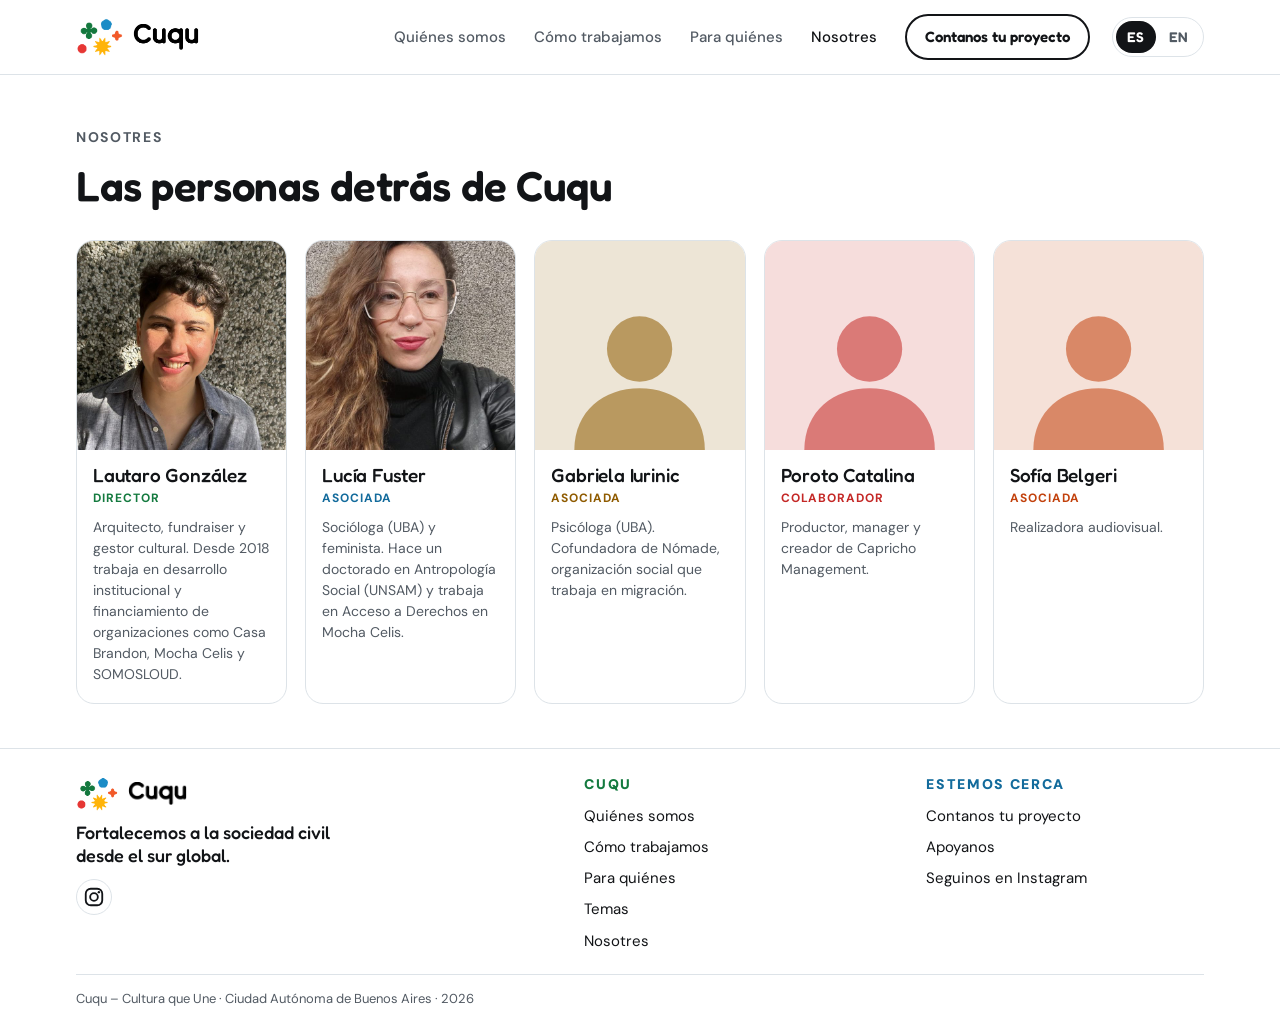
==== commit 3921358a: "Bios de Lautaro y Poroto Co-Authored-By: Claude Opus 5.5 <noreply@anthropic.com>" ====
--- a/equipo.html
+++ b/equipo.html
@@ -61,15 +61,15 @@
       <h1 data-en="The people behind Cuqu">Las personas detrás de Cuqu</h1>
       <div class="personas">
         <article class="persona" style="--c:var(--verde-texto)">
-          <div class="foto"><img src="equipo/lautaro.jpg" alt="Lautaro González" width="640" height="640" loading="lazy"></div>
+          <div class="foto"><img src="equipo/lautaro.jpg" alt="Lautaro González" width="640" height="640"></div>
           <div class="persona-txt">
             <h2>Lautaro González</h2>
-            <p class="rol" data-en="Director · Fundraiser">Director · Fundraiser</p>
-            <p class="bio" data-en="Cultural manager. Since 2018 he has worked in institutional development and fundraising for organizations such as Casa Brandon, Mocha Celis and SOMOSLOUD.">Gestor cultural. Desde 2018 trabaja en desarrollo institucional y financiamiento de organizaciones como Casa Brandon, Mocha Celis y SOMOSLOUD.</p>
+            <p class="rol" data-en="Director">Director</p>
+            <p class="bio" data-en="Architect, fundraiser and cultural manager. Since 2018 he has worked in institutional development and fundraising for organizations such as Casa Brandon, Mocha Celis and SOMOSLOUD.">Arquitecto, fundraiser y gestor cultural. Desde 2018 trabaja en desarrollo institucional y financiamiento de organizaciones como Casa Brandon, Mocha Celis y SOMOSLOUD.</p>
           </div>
         </article>
         <article class="persona" style="--c:var(--azul-texto)">
-          <div class="foto"><img src="equipo/lucia.jpg" alt="Lucía Fuster" width="640" height="640" loading="lazy"></div>
+          <div class="foto"><img src="equipo/lucia.jpg" alt="Lucía Fuster" width="640" height="640"></div>
           <div class="persona-txt">
             <h2>Lucía Fuster</h2>
             <p class="rol" data-en="Associate">Asociada</p>
@@ -89,7 +89,7 @@
           <div class="persona-txt">
             <h2>Poroto Catalina</h2>
             <p class="rol" data-en="Collaborator">Colaborador</p>
-            <p class="bio" data-en="Manager and creator of Capricho.">Manager y creador de Capricho.</p>
+            <p class="bio" data-en="Producer, manager and creator of Capricho Management.">Productor, manager y creador de Capricho Management.</p>
           </div>
         </article>
         <article class="persona" style="--c:var(--naranja-texto)">
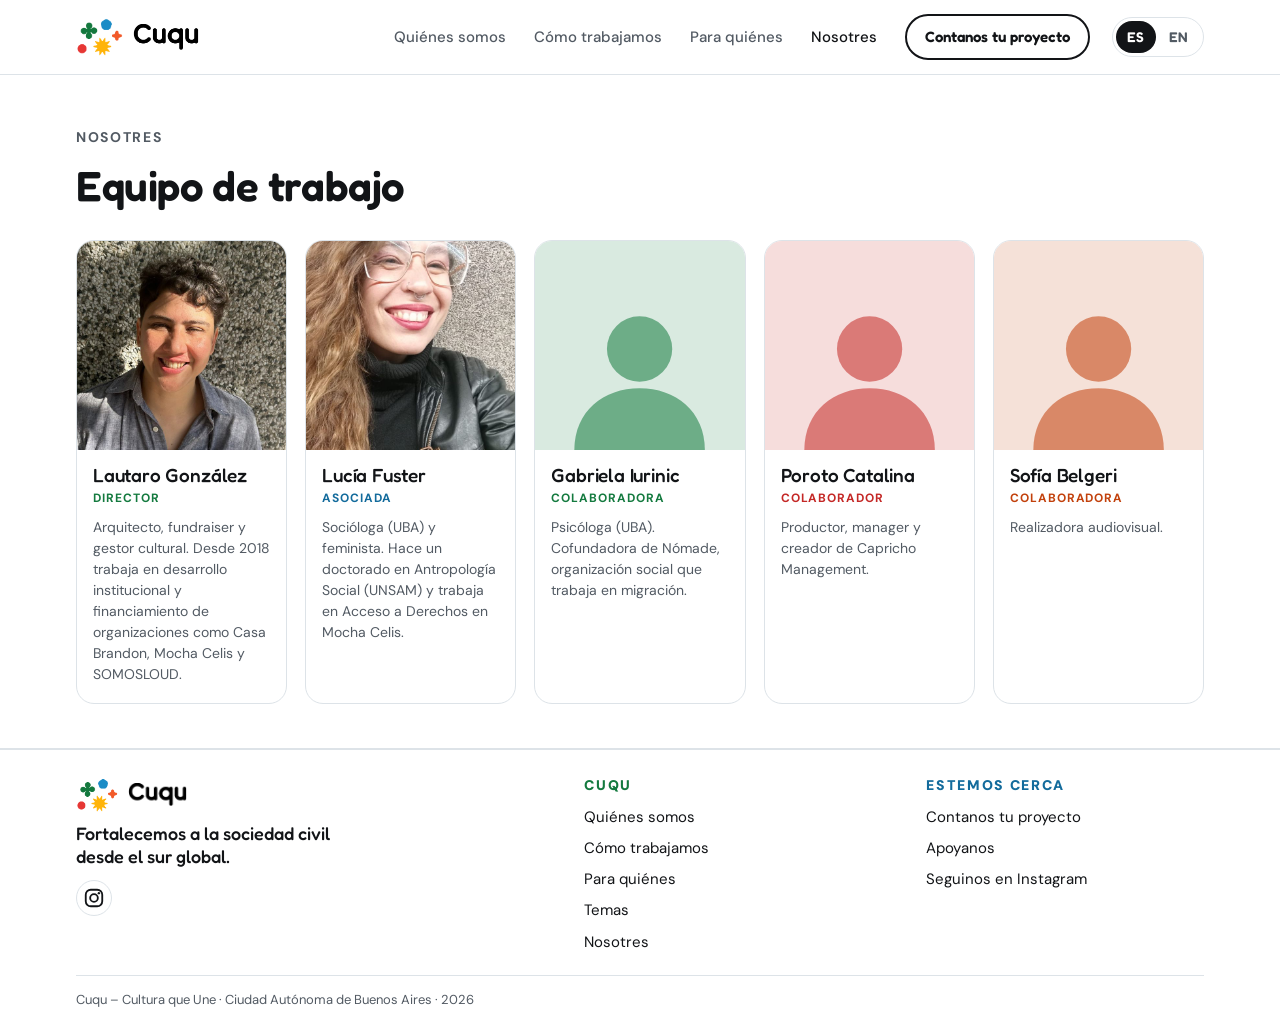
==== commit b401d9ef: "Equipo de trabajo: nueva foto de Lucía, roles de colaboradoras y línea del pie más gruesa Co-Authore" ====
--- a/equipo.html
+++ b/equipo.html
@@ -21,7 +21,7 @@
 <link rel="preconnect" href="https://fonts.googleapis.com">
 <link rel="preconnect" href="https://fonts.gstatic.com" crossorigin>
 <link rel="stylesheet" href="https://fonts.googleapis.com/css2?family=Fredoka:wght@300;400;500;600;700&family=DM+Sans:opsz,wght@9..40,400;9..40,500;9..40,700;9..40,900&display=swap">
-<link rel="stylesheet" href="cuqu.css?v=4">
+<link rel="stylesheet" href="cuqu.css?v=5">
 </head>
 <body>
 
@@ -58,7 +58,7 @@
   <section class="equipo">
     <div class="wrap">
       <p class="eyebrow" data-en="Our team">Nosotres</p>
-      <h1 data-en="The people behind Cuqu">Las personas detrás de Cuqu</h1>
+      <h1 data-en="Our working team">Equipo de trabajo</h1>
       <div class="personas">
         <article class="persona" style="--c:var(--verde-texto)">
           <div class="foto"><img src="equipo/lautaro.jpg" alt="Lautaro González" width="640" height="640"></div>
@@ -69,18 +69,18 @@
           </div>
         </article>
         <article class="persona" style="--c:var(--azul-texto)">
-          <div class="foto"><img src="equipo/lucia.jpg" alt="Lucía Fuster" width="640" height="640"></div>
+          <div class="foto"><img src="equipo/lucia.jpg?v=2" alt="Lucía Fuster" width="640" height="640"></div>
           <div class="persona-txt">
             <h2>Lucía Fuster</h2>
             <p class="rol" data-en="Associate">Asociada</p>
             <p class="bio" data-en="Sociologist (UBA) and feminist. She is doing a PhD in Social Anthropology (UNSAM) and works in Access to Rights at Mocha Celis.">Socióloga (UBA) y feminista. Hace un doctorado en Antropología Social (UNSAM) y trabaja en Acceso a Derechos en Mocha Celis.</p>
           </div>
         </article>
-        <article class="persona" style="--c:var(--amarillo-texto)">
+        <article class="persona" style="--c:var(--verde-texto)">
           <div class="foto"><svg viewBox="0 0 100 100" aria-hidden="true"><use href="#silueta"/></svg></div>
           <div class="persona-txt">
             <h2>Gabriela Iurinic</h2>
-            <p class="rol" data-en="Associate">Asociada</p>
+            <p class="rol" data-en="Collaborator">Colaboradora</p>
             <p class="bio" data-en="Psychologist (UBA). Co-founder of Nómade, a social organization working on migration.">Psicóloga (UBA). Cofundadora de Nómade, organización social que trabaja en migración.</p>
           </div>
         </article>
@@ -96,7 +96,7 @@
           <div class="foto"><svg viewBox="0 0 100 100" aria-hidden="true"><use href="#silueta"/></svg></div>
           <div class="persona-txt">
             <h2>Sofía Belgeri</h2>
-            <p class="rol" data-en="Associate">Asociada</p>
+            <p class="rol" data-en="Collaborator">Colaboradora</p>
             <p class="bio" data-en="Filmmaker.">Realizadora audiovisual.</p>
           </div>
         </article>
--- a/cuqu.css
+++ b/cuqu.css
@@ -220,7 +220,7 @@
 @media (max-width:820px){.contacto-box{grid-template-columns:1fr}}
 @media (max-width:600px){#abrir-correo{display:none}.mail{padding:22px 22px 24px;gap:8px}.copiado:empty{display:none}}
 
-footer{border-top:1px solid var(--line);padding-block:28px 18px;color:var(--muted)}
+footer{border-top:2px solid var(--line);padding-block:28px 18px;color:var(--muted)}
 .foot{display:grid;grid-template-columns:1.6fr 1fr 1fr;gap:28px clamp(24px,5vw,72px);align-items:start}
 .foot-brand p{margin-top:10px;font-family:var(--font-display);font-weight:500;font-size:18px;line-height:1.3;color:var(--fg);max-width:26ch}
 .foot-brand .social{margin-top:12px;width:36px;height:36px}
